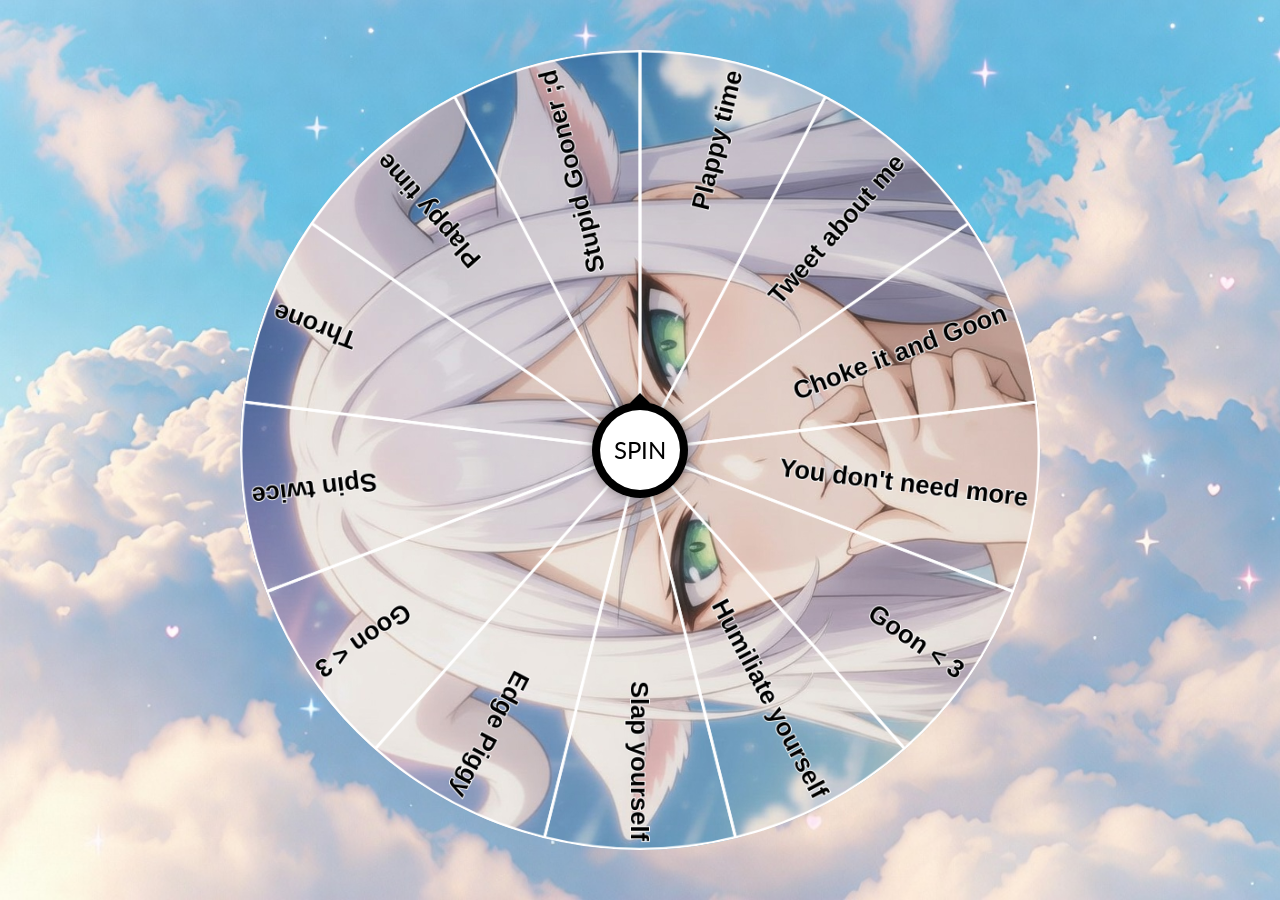
==== SophiesRoulette/taskwheel.html @ 4da6132b "Add files via upload" ====
<html lang="en">
    <head>
        <meta charset="UTF-8">
        <meta name="viewport" content="width=device-width, initial-scale=1.0, maximum-scale=1, user-scalable=no">
        <title>♡Queen Soph's♡ - Task Wheel</title>
        <meta name="description" content="♡Queen Soph's♡ - Tribute Wheel">
        <link href="https://fonts.googleapis.com/css2?family=Lato:wght@400;700&amp;display=swap" rel="stylesheet">
        <link rel="stylesheet" href="css/wheel.css">
        <style type="text/css">
            #wheel {
                background-image: url('images/cute.png');
            }
        </style>
        <style type="text/css">:root img[width="728"][height="90"], :root [href="https://adstub.net/cina777/"], :root [href="https://adstub.net/arab777/"], :root [href="https://adstub.net/ratu89/"], :root [href="https://adstub.net/judi89/"], :root [href^="//mage98rquewz.com/"], :root [href^="//x4pollyxxpush.com/"], :root span[id^="ezoic-pub-ad-placeholder-"], :root ins.adsbygoogle[data-ad-slot], :root ins.adsbygoogle[data-ad-client], :root img[src^="https://s-img.adskeeper.com/"], :root guj-ad, :root gpt-ad, :root div[ow-ad-unit-wrapper], :root div[id^="zergnet-widget"], :root div[id^="vuukle-ad-"], :root div[id^="taboola-stream-"], :root div[id^="sticky_ad_"], :root div[id^="st"][style^="z-index: 999999999;"], :root div[id^="rc-widget-"], :root div[id^="mrec-leaderboard-"], :root div[id^="gpt_ad_"], :root div[id^="ezoic-pub-ad-"], :root div[id^="dfp-ad-"], :root div[id^="crt-"][style], :root div[id^="apn_native_ad_slot_"], :root div[id^="adspot-"], :root div[id^="adrotate_widgets-"], :root ps-connatix-module, :root div[id^="ad_position_"], :root div[id^="ad-div-"], :root div[id*="ScriptRoot"], :root div[id*="MarketGid"], :root [href="https://adstub.net/rusia777/"], :root div[data-id-advertdfpconf], :root div[data-dfp-id], :root hl-adsense, :root div[data-contentexchange-widget], :root div[data-alias="300x250 Ad 2"], :root div[data-adunit-path], :root div[data-adname], :root div[data-ad-placeholder], :root a[href^="https://osfultrbriolenai.info/"], :root div[class^="Adstyled__AdWrapper-"], :root a[href^="https://go.xlviiirdr.com"], :root div[class$="-adlabel"], :root display-ads, :root a[href^="https://go.grinsbest.com/"], :root citrus-ad-wrapper, :root a[href^="https://s.zlinkd.com/"], :root bottomadblock, :root amp-fx-flying-carpet, :root amp-embed[type="taboola"], :root amp-connatix-player, :root div[id^="google_dfp_"], :root ad-slot, :root a[href^="https://www.purevpn.com/"][href*="&utm_source=aff-"], :root a[href^="https://www.privateinternetaccess.com/"] > img, :root a[href^="https://www.onlineusershielder.com/"], :root a[href^="https://financeads.net/tc.php?"], :root a[href^="https://www.mrskin.com/tour"], :root a[href^="https://www.infowarsstore.com/"] > img, :root a[href^="https://ak.psaltauw.net/"], :root broadstreet-zone-container, :root a[href^="https://www.highperformancecpmgate.com/"], :root amp-ad, :root a[href^="https://www.highcpmrevenuenetwork.com/"], :root a[href^="https://www.get-express-vpn.com/offer/"], :root a[href^="https://lnkxt.bannerator.com/"], :root a[href^="https://www.geekbuying.com/dynamic-ads/"], :root [href^="https://groorsoa.net/"], :root a[href^="https://www.financeads.net/tc.php?"], :root a[href^="https://www.effectiveratecpm.com/"], :root [href^="https://www.herbanomic.com/"] > img, :root a[href^="https://www.dql2clk.com/"], :root a[href^="https://www.nutaku.net/signup/landing/"], :root a[href^="https://www.dating-finder.com/signup/?ai_d="], :root a[href^="https://explore-site.com/"], :root a[href^="https://www.brazzersnetwork.com/landing/"], :root [data-template-type="nativead"], :root a[href^="https://www.adultempire.com/"][href*="?partner_id="], :root a[href^="https://voluum.prom-xcams.com/"], :root a[href^="https://twinrdsyte.com/"], :root a[href^="https://twinrdsrv.com/"], :root a[href^="https://syndicate.contentsserved.com/"], :root div[data-alias="300x250 Ad 1"], :root a[href^="https://trk.nfl-online-streams.club/"], :root a[href^="https://tracking.avapartner.com/"], :root a[href^="https://track.wg-aff.com"], :root a[href^="https://track.ultravpn.com/"], :root a[href^="https://track.afcpatrk.com/"], :root a[href^="https://track.adform.net/"], :root a[href^="https://torguard.net/aff.php"] > img, :root [data-identity="adhesive-ad"], :root a[href^="https://tc.tradetracker.net/"] > img, :root a[href^="https://tatrck.com/"], :root [href^="https://zstacklife.com/"] img, :root a[href^="https://click.candyoffers.com/"], :root a[href^="https://t.aslnk.link/"], :root a[onmousedown^="this.href='https://paid.outbrain.com/network/redir?"], :root a[href^="https://t.ajump1.com/"], :root a[href^="https://t.adating.link/"], :root a[href^="https://go.trackitalltheway.com/"], :root [href^="https://track.fiverr.com/visit/"] > img, :root a[href^="https://syndication.exoclick.com/"], :root a[href^="https://syndication.dynsrvtbg.com/"], :root .gnt_em_vp_c[data-g-s="vp_dk"], :root div[data-ad-wrapper], :root a[href^="https://svb-analytics.trackerrr.com/"], :root a[onmousedown^="this.href='https://paid.outbrain.com/network/redir?"] + .ob_source, :root a[href^="http://www.iyalc.com/"], :root a[href^="https://claring-loccelkin.com/"], :root a[href^="https://stardomcoit.com/"], :root a[href^="https://track.aftrk5.com/"], :root a[href^="https://slkmis.com/"], :root a[href^="https://myclick-2.com/"], :root a[href^="https://sexynearme.com/"], :root [data-ad-manager-id], :root a[href^="https://s.zlinkr.com/"], :root [href="https://adstub.net/gaza88/"], :root a[href^="https://ad.doubleclick.net/"], :root a[href^="https://static.fleshlight.com/images/banners/"], :root a[href^="https://s.zlink7.com/"], :root a[href^="https://s.ma3ion.com/"], :root a[href^="https://s.eunow4u.com/"], :root a[href^="https://random-affiliate.atimaze.com/"], :root #kt_player > div[style$="display: block;"][style*="inset: 0px;"], :root [href$="/sexdating.php"], :root a[href^="https://quotationfirearmrevision.com/"], :root a[href^="https://pubads.g.doubleclick.net/"], :root a[href^="https://prf.hn/click/"][href*="/camref:"] > img, :root a[href^="https://serve.awmdelivery.com/"], :root a[href^="https://www.dating-finder.com/?ai_d="], :root a[href^="https://prf.hn/click/"][href*="/adref:"] > img, :root [href^="https://ap.octopuspop.com/click/"] > img, :root app-ad, :root a[href^="https://postback1win.com/"], :root a[href^="https://a.adtng.com/"], :root a[href^="https://playnano.online/offerwalls/?ref="], :root a[href^="https://mmwebhandler.aff-online.com/"], :root a[href^="https://www.bet365.com/"][href*="affiliate="], :root a[href^="https://pb-track.com/"], :root a[href^="https://pb-front.com/"], :root a[href^="https://paid.outbrain.com/network/redir?"], :root a[href^="https://streamate.com/landing/click/"], :root a[href^="https://upsups.click/"], :root a[href^="https://ndt5.net/"], :root a[href^="https://natour.naughtyamerica.com/track/"], :root a[href^="https://mediaserver.entainpartners.com/renderBanner.do?"], :root [data-ad-name], :root a[href^="https://loboclick.com/"], :root a[href^="https://lead1.pl/"], :root a[href^="https://landing.brazzersnetwork.com/"], :root a[href^="https://juicyads.in/"], :root a[href^="https://snowdayonline.xyz/"], :root a[href^="https://join.dreamsexworld.com/"], :root a[href^="https://join.bannedsextapes.com/track/"], :root a[href^="https://jaxofuna.com/"], :root a[href^="https://italarizege.xyz/"], :root a[href^="https://identicaldrench.com/"], :root ad-shield-ads, :root a[href^="https://hot-growngames.life/"], :root a[href^="https://helmethomicidal.com/"], :root display-ad-component, :root a[href^="https://golinks.work/"], :root a[href^="https://s.zlinkn.com/"], :root a[href^="https://go.xxxvjmp.com/"], :root a[href^="https://go.xxxjmp.com"], :root a[href^="https://zirdough.net/"], :root [class^="tile-picker__CitrusBannerContainer-sc-"], :root a[href^="https://go.xxxiijmp.com"], :root a[href^="https://go.xtbaffiliates.com/"], :root [data-role="tile-ads-module"], :root a[href^="https://go.xlviirdr.com"], :root a[href^="https://go.xlivrdr.com"], :root a[href^="https://ismlks.com/"], :root [href^="https://www.mypillow.com/"] > img, :root a[href^="https://go.xlirdr.com"], :root [data-css-class="dfp-inarticle"], :root a[href^="https://go.tmrjmp.com"], :root a[href^="https://go.markets.com/visit/?bta="], :root a[href^="https://billing.purevpn.com/aff.php"] > img, :root a[href^="https://go.hpyrdr.com/"], :root a[href^="https://lijavaxa.com/"], :root a[href^="https://go.goaserv.com/"], :root app-large-ad, :root [href^="https://turtlebids.irauctions.com/"] img, :root div[data-adunit], :root a[href^="https://go.etoro.com/"] > img, :root a[href^="https://go.dmzjmp.com"], :root a[href^="https://www.bang.com/?aff="], :root #mgb-container > #mgb, :root a[href^="https://go.admjmp.com"], :root a[href^="https://get.surfshark.net/aff_c?"][href*="&aff_id="] > img, :root a[href^="https://datewhisper.life/"], :root a[href^="https://click.linksynergy.com/fs-bin/"] > img, :root a[href^="https://get-link.xyz/"], :root a[href^="https://www.mrskin.com/account/"], :root a[href^="https://www.adskeeper.com"], :root a[data-redirect^="https://paid.outbrain.com/network/redir?"], :root [href^="https://clicks.affstrack.com/"] > img, :root a[href^="https://engine.phn.doublepimp.com/"], :root a[href^="https://dl-protect.net/"], :root a[href*=".foxqck.com/"], :root a[href^="https://ctosrd.com/"], :root a[href^="https://go.bushheel.com/"], :root a[href^="https://ctjdwm.com/"], :root [href="//sexcams.plus/"], :root a[href^="https://camfapr.com/landing/click/"], :root a[href^="https://prf.hn/click/"][href*="/creativeref:"] > img, :root a[href*="&maxads="], :root a[href^="http://www.adultempire.com/unlimited/promo?"][href*="&partner_id="], :root a[href^="https://1betandgonow.com/"], :root a[href^="https://chaturbate.com/in/?"], :root a[href^="https://t.ajrkm1.com/"], :root a[href^="https://bongacams10.com/track?"], :root a[href*=".g2afse.com/"], :root a[href^="https://bodelen.com/"], :root a[href^="//hoodingluster.com/"], :root a[href^="https://black77854.com/"], :root a[href^="https://getmatchedlocally.com/"], :root app-advertisement, :root a[href^="https://rixofa.com/"], :root a[href^="https://best-experience-cool.com/"], :root [data-taboola-options], :root a[href^="https://believessway.com/"], :root a[href^="https://Click.ggpickaff.com/"], :root a[href^="https://banners.livepartners.com/"], :root a[href^="http://revolvemockerycopper.com/"], :root a[href^="https://awptjmp.com/"], :root a[href^="https://join.sexworld3d.com/track/"], :root a[href^="https://aweptjmp.com/"], :root a[href^="https://ausoafab.net/"], :root a[href^="https://clicks.pipaffiliates.com/"], :root a[href^="https://aj1070.online/"], :root a[href^="https://a.bestcontentoperation.top/"], :root a[href^="https://adultfriendfinder.com/go/"], :root a[href^="https://ads.planetwin365affiliate.com/"], :root a[href^="https://ads.leovegas.com/"], :root a[href^="https://go.xlvirdr.com"], :root img[src^="https://images.purevpnaffiliates.com"], :root a[href^="https://porntubemate.com/"], :root a[href^="https://click.dtiserv2.com/"], :root a[href^="https://clickadilla.com/"], :root a[href^="https://a.medfoodhome.com/"], :root a[href^="https://cam4com.go2cloud.org/"], :root .nya-slot[style], :root a[href^="https://a.bestcontentweb.top/"], :root atf-ad-slot, :root a[href^="https://a2.adform.net/"], :root a[href^="https://a.candyai.love/"], :root .banner-img > .pbl, :root [data-m-ad-id], :root a[href^="https://a-ads.com/"], :root a[href^="https://1winpb.com/"], :root div[id^="optidigital-adslot"], :root [href^="https://wsup.ai/"], :root a[href^="https://123-stream.org/"], :root a[href^="https://in.rabbtrk.com/"], :root a[href^="http://www.h4trck.com/"], :root [href^="https://a.acebet.com/api/click?"], :root a[href^="http://www.friendlyduck.com/AF_"], :root a[href^="http://partners.etoro.com/"], :root [href="https://chaturbate.jjgirls.com/"] > img, :root a[href^="http://cam4com.go2cloud.org/aff_c?"], :root a[href^="https://ads.betfair.com/redirect.aspx?"], :root amp-ad-custom, :root a[href^="http://trk.globwo.online/"], :root a[onclick^="window.location.replace('https://random-affiliate.atimaze.com/"], :root a[href^="https://bongacams2.com/track?"], :root a-ad, :root a[href^="https://offhandpump.com/"], :root a[href^="http://stickingrepute.com/"], :root #slashboxes > .deals-rail, :root div[aria-label="Ads"], :root [href^="http://mypillow.com/"] > img, :root a[href^="http://bongacams.com/track?"], :root a[href^="//startgaming.net/tienda/" i], :root a[href^="https://a.medfoodsafety.com/"], :root a[href^="//go.eabids.com/"], :root a[href^=" https://www.friendlyduck.com/AF_"], :root [data-cl-spot-id], :root a[href*="/jump/next.php?r="], :root a[href^="https://go.nordvpn.net/aff"] > img, :root .\[\&_\.gdprAdTransparencyCogWheelButton\]\:\!pjra-z-\[5\], :root [href^="http://clicks.totemcash.com/"], :root a[href^="https://ad.zanox.com/ppc/"] > img, :root [data-d-ad-id], :root a[href*=".engine.adglare.net/"], :root div[id^="lazyad-"], :root a[href^="http://com-1.pro/"], :root [href^="https://www.profitablegatecpm.com/"], :root a[href*=".cfm?domain="][href*="&fp="], :root a[href^="https://ab.advertiserurl.com/aff/"], :root a[data-oburl^="https://paid.outbrain.com/network/redir?"], :root [id^="section-ad-banner"], :root [id^="ad_slider"], :root a[href^="https://www.goldenfrog.com/vyprvpn?offer_id="][href*="&aff_id="], :root a[href^="https://wmctjd.com/"], :root a[href*="//jjgirls.com/sex/Chaturbate"], :root [id^="ad-wrap-"], :root [href^="https://zone.gotrackier.com/"], :root a[href^="http://sarcasmadvisor.com/"], :root [href^="https://www.restoro.com/"], :root a[href^="https://track.totalav.com/"], :root a[href^="https://ctrdwm.com/"], :root [href^="https://www.targetingpartner.com/"], :root a[href^="https://join.virtuallust3d.com/"], :root .section-subheader > .section-hotel-prices-header, :root [href^="https://www.hostg.xyz/"] > img, :root a[href^="https://bngpt.com/"], :root a[href^="https://www.sheetmusicplus.com/"][href*="?aff_id="], :root a[href^="http://adultfriendfinder.com/go/"], :root a[href^="https://fastestvpn.com/lifetime-special-deal?a_aid="], :root a[href^="https://tour.mrskin.com/"], :root div[id^="ad-position-"], :root a[href^="https://www.toprevenuegate.com/"], :root a[href^="https://bc.game/"], :root a[href^="http://join.brokestraightboys.com/track/"], :root div[id^="div-ads-"], :root [href^="https://rapidgator.net/article/premium/ref/"], :root [href^="https://join.girlsoutwest.com/"], :root a[href^="https://activate-game.com/"], :root .scroll-fixable.rail-right > .deals-rail, :root [data-wpas-zoneid], :root a[href^="https://track.aftrk3.com/"], :root [href^="https://join3.bannedsextapes.com"], :root div[data-adzone], :root div[id^="adngin-"], :root [data-rc-widget], :root span[data-ez-ph-id], :root [href^="https://track.aftrk1.com/"], :root [href^="https://join.playboyplus.com/track/"], :root a[href^="https://go.xxxijmp.com"], :root [href^="https://istlnkcl.com/"], :root a[href^="https://trk.softonixs.xyz/"], :root a[href^="https://iqbroker.com/"][href*="?aff="], :root [href^="https://rpwmct.com/"], :root [href^="https://wct.link/click?"], :root a[href^="https://t.acam.link/"], :root a[href^="https://go.strpjmp.com/"], :root [href^="https://url.totaladblock.com/"], :root a[href^="https://go.rmishe.com/"], :root [href^="https://ilovemyfreedoms.com/landing-"], :root [href="https://adstub.net/indo666/"], :root [href^="https://glersakr.com/"], :root a[href^="https://tm-offers.gamingadult.com/"], :root [href^="https://charmingdatings.life/"], :root [data-id^="div-gpt-ad"], :root a[href^="https://tracker.loropartners.com/"], :root [href^="https://awbbjmp.com/"], :root a[href^="https://www.friendlyduck.com/AF_"], :root [href^="https://ad1.adfarm1.adition.com/"], :root a[href^="https://t.ajrkm3.com/"], :root [href^="https://aads.com/campaigns/"], :root a[href^="https://fc.lc/ref/"], :root a[href^="https://go.bbrdbr.com"], :root a[href^="http://tc.tradetracker.net/"] > img, :root a[href^="https://s.zlink3.com/"], :root a[href^="http://sneakyadministration.com/"], :root [href^="https://www.brighteonstore.com/products/"] img, :root a[href^="https://bngprm.com/"], :root [href^="https://shiftnetwork.infusionsoft.com/go/"] > img, :root [href^="http://www.mypillow.com/"] > img, :root .ob_container .item-container-obpd, :root [id^="div-gpt-ad"], :root [href="https://jdrucker.com/gold"] > img, :root a[href^="https://join.virtualtaboo.com/track/"], :root [id^="ad_sky"], :root [name^="google_ads_iframe"], :root aside[id^="adrotate_widgets-"], :root a[href^="https://www.liquidfire.mobi/"], :root DFP-AD, :root .grid > .container > #aside-promotion, :root [data-type="ad-vertical"], :root [href^="https://go.xlrdr.com"], :root a[href^="https://s.cant3am.com/"], :root [data-testid^="taboola-"], :root [data-testid^="section-AdRowBillboard"], :root a[href^="https://track.1234sd123.com/"], :root zeus-ad, :root [data-testid="prism-ad-wrapper"], :root [href^="https://ad.admitad.com/"], :root [href^="https://mypillow.com/"] > img, :root [data-testid="ad_testID"], :root [data-mobile-ad-id], :root [data-dynamic-ads], :root a[href^="https://gamingadlt.com/?offer="], :root [data-desktop-ad-id], :root a[href^="https://go.rmhfrtnd.com"], :root a[href^="https://pb-imc.com/"], :root a[href^="https://www8.smartadserver.com/"], :root topadblock, :root a[href^="//s.zlinkd.com/"], :root [href^="https://mypatriotsupply.com/"] > img, :root [data-testid="adBanner-wrapper"], :root [href^="https://mylead.global/stl/"] > img, :root a[href*=".adsrv.eacdn.com/"], :root [href^="https://antiagingbed.com/discount/"] > img, :root #teaser1[style^="width:autopx;"], :root [href^="https://www.cloudways.com/en/?id"], :root [data-asg-ins], :root [data-block-type="ad"], :root [data-ad-width], :root a[href^="https://clickins.slixa.com/"], :root [onclick*="content.ad/"], :root a[href^="https://go.cmtaffiliates.com/"], :root [href^="https://optimizedelite.com/"] > img, :root div[data-ad-region], :root AMP-AD, :root [data-ad-cls], :root a[href^="https://www.adxsrve.com/"], :root a[href^="https://click.Ggpickaff.com/"], :root [data-ez-name], :root a[href^="https://go.mnaspm.com/"], :root a[href^="https://service.bv-aff-trx.com/"], :root a[href^="https://6-partner.com/"], :root [class^="s2nPlayer"], :root [href^="https://affiliate.fastcomet.com/"] > img, :root [class^="adDisplay-module"], :root a[href^="https://adclick.g.doubleclick.net/"], :root [data-freestar-ad][id], :root AD-SLOT, :root a[href^="https://combodef.com/"], :root a[href^="https://click.hoolig.app/"], :root a[href^="https://www.googleadservices.com/pagead/aclk?"] > img, :root [data-ad-module], :root a[href^="https://a.bestcontentfood.top/"], :root #kt_player > a[target="_blank"], :root a[href^="https://go.skinstrip.net"][href*="?campaignId="], :root #teaser2[style^="width:autopx;"], :root [data-revive-zoneid], :root a[href^="https://losingoldfry.com/"], :root div[id^="div-gpt-"], :root a[href^="https://gml-grp.com/"], :root .ob_dual_right > .ob_ads_header ~ .odb_div, :root div[data-ad-targeting], :root a[style="width:100%;height:100%;z-index:10000000000000000;position:absolute;top:0;left:0;"], :root [href^="https://www.avantlink.com/click.php"] img, :root [data-testid="commercial-label-taboola"], :root [class^="div-gpt-ad"], :root a[href^="https://traffdaq.com/"], :root #teaser3[style^="width:autopx;"], :root a[href^="https://go.hpyjmp.com"], :root iframe[scrolling="no"][sandbox*="allow-popups allow-modals"][style^="width: 100%; height: 100%; border: none;"], :root [href^="https://mystore.com/"] > img, :root [class^="amp-ad-"], :root a[href^="https://clixtrac.com/"], :root a[href^="https://wittered-mainging.com/"], :root #teaser3[style="width: 100%;text-align: center;display: scroll;position:fixed;bottom: 0;margin: 0 auto;z-index: 103;"] { display: none !important; }
        </style>
    </head>
    <body>
    <div id="spin_the_wheel">
        <canvas id="wheel" width="880" height="880" style="transform: rotate(3.2247rad);"></canvas>
        <div id="spin" style="background: rgb(255, 255, 255); color: rgb(0, 0, 0); display: flex;">SPIN</div>
    </div>

    <!-- Modal Structure -->
    <div id="resultModal" class="modal" style="display: none;">
        <div class="modal-content">
            <span id="closeModal" class="close">×</span>
            <p class="modal-title">Congrats Loser, time to pay~< 3</p>
            <a href="https://throne.com/goddessopphie" target="_blank" class="button-link"><span id="resultText">Pay 5$ Dummy</span></a>
        </div>
    </div>

    <script type="text/javascript">
        const sectors = [
            { border: "#fff", text: "#000", label: "Plappy time", fullText: "Slap your balls x5 times <3", webLink: null },
            { border: "#fff", text: "#000", label: "Tweet about me", fullText: "Make a tweet talking about your perfect Queen ^^", webLink: "https://x.com/intent/tweet" },
            { border: "#fff", text: "#000", label: "Choke it and Goon", fullText: "Grip your dick as hard as you can, and then edge twice with that grip :3", webLink: null },
            { border: "#fff", text: "#000", label: "You don't need more", fullText: "Your next gonn session will be done with two fingers...Like you needed more XD", webLink: null },
            { border: "#fff", text: "#000", label: "Goon < 3", fullText: "Goon to my throne for at least 30 minutes ^^", webLink: "https://throne.com/goddessopphie" },
            { border: "#fff", text: "#000", label: "Humiliate yourself", fullText: "Tweet your most degenerate porn you like, show everyone how pathetic you are :d", webLink: "https://x.com/intent/tweet" },
            { border: "#fff", text: "#000", label: "Slap yourself", fullText: "Slap yourself x20 times", webLink: null },
            { border: "#fff", text: "#000", label: "Edge Piggy", fullText: "Ride an edge for 30 seconds... if you cum, you have to spin my Tribute Wheel :3", webLink: "https://goddesssophie.github.io/SophiesRoulette/tributewheel.html" },
            { border: "#fff", text: "#000", label: "Goon < 3", fullText: "You will only goon to censored feet for the whole day ;p", webLink: null },
            { border: "#fff", text: "#000", label: "Spin twice", fullText: "Spin the wheel twice and do both of the tasks dummy < 3", webLink: null },
            { border: "#fff", text: "#000", label: "Throne", fullText: "Add one item of my throne in your basket, and leave it there ^^", webLink: "https://throne.com/goddessopphie" },
            { border: "#fff", text: "#000", label: "Plappy time", fullText: "Slap your balls x10 times <3", webLink: null },
             { border: "#fff", text: "#000", label: "Stupid Gooner ;d", fullText: "Put a sock on your clitty on your next goon session, you can only take it off after you cum inside ^^", webLink: null },
        ];
    </script>
    <script src="js/wheelspin.js"></script>


</body>    
</html>
---- SophiesRoulette/css/wheel.css ----
* {
    margin: 0;
    padding: 0;
    box-sizing: border-box;
  }

  body {
    height: 100vh;
    display: grid;
    place-items: center;
    margin: 0;
    background-image: url('../images/wheelbackground.jpg');
    background-repeat: no-repeat;
    background-attachment: fixed;
    background-size: cover;
  }

  #spin_the_wheel {
    display: inline-block;
    position: relative;
    overflow: hidden;
    width: 80vw;
    /* Set width to 80% of the viewport width */
    height: 80vw;
    /* Set height to 80% of the viewport width (so the wheel remains circular) */
    max-width: 800px;
    /* Limit maximum width for large screens */
    max-height: 800px;
    /* Limit maximum height for large screens */
  }

  #wheel {
    display: block;
    background-size: cover;
    background-position: center;
    border-radius: 50%;
    width: 100%;
    /* Make sure the canvas takes up the full size of its container */
    height: 100%;
    /* Make sure the canvas takes up the full size of its container */
  }

  #spin {
    font: 1.5em/0 "Lato", sans-serif;
    user-select: none;
    cursor: pointer;
    display: flex;
    justify-content: center;
    align-items: center;
    position: absolute;
    top: 60%;
    left: 60%;
    width: 10%;
    height: 10%;
    margin: -15%;
    background: #fff;
    color: #fff;
    box-shadow: 0 0 0 8px currentColor, 0 0px 15px 5px rgba(0, 0, 0, 0.6);
    border-radius: 50%;
    transition: 0.8s;
  }

  #spin::after {
    content: "";
    position: absolute;
    top: -17px;
    border: 10px solid transparent;
    border-bottom-color: currentColor;
    border-top: none;
  }

  /* Media queries for mobile responsiveness */
  @media (max-width: 600px) {
    #spin_the_wheel {
      width: 90vw;
      /* 90% of viewport width */
      height: 90vw;
      /* 90% of viewport width for a responsive circle */
    }

    #spin {
      font-size: 0.8em;
      /* Reduce font size on smaller screens */
      width: 15%;
      /* Increase button size */
      height: 15%;
      /* Increase button size */
      margin: -17.5%;
      /* Adjust margin to keep button centered */
    }
  }

  /* Modal Styles */
  .modal {
    display: none;
    /* Hidden by default */
    position: fixed;
    z-index: 1;
    /* Sit on top */
    left: 0;
    top: 0;
    width: 100%;
    /* Full width */
    height: 100%;
    /* Full height */
    background-color: rgba(0, 0, 0, 0.4);
    /* Background with opacity */
    padding-top: 60px;
    overflow: auto;
    /* Enable scroll if needed */
    box-sizing: border-box;
  }

  .modal-content {
    background-color: #fefefe;
    margin: 5% auto;
    /* Center the modal */
    padding: 20px;
    border: 1px solid #888;
    width: 80%;
    /* Width of the modal */
    max-width: 500px;
    /* Maximum width */
    text-align: center;
    font-family: "Lato", sans-serif;
  }

  .modal-content a {
    text-decoration: none;
  }

  .modal-title {
    margin-bottom: 10px;
  }

  .close {
    color: #497dee;
    float: right;
    font-size: 28px;
    font-weight: bold;
  }

  .close:hover,
  .close:focus {
    color: #5586f0;
    text-decoration: none;
    cursor: pointer;
  }

  #resultText {
    font-size: 1.2em;
    color: #333;
  }

  a.button-link {
    display: inline-block;
    background-color: #497dee;
    color: #ffffff;
    text-decoration: none;
    padding: 10px 20px;
    border-radius: 8px;
    font-weight: bold;
    text-align: center;
    transition: background-color 0.3s ease, transform 0.2s ease;
  }

  a.button-link:hover {
    background-color: #5586f0;
    transform: scale(1.05);
  }

  a.button-link:active {
    background-color: #5586f0;
    transform: scale(0.98);
  }

  a.button-link #resultText {
    color: #ffffff;
  }
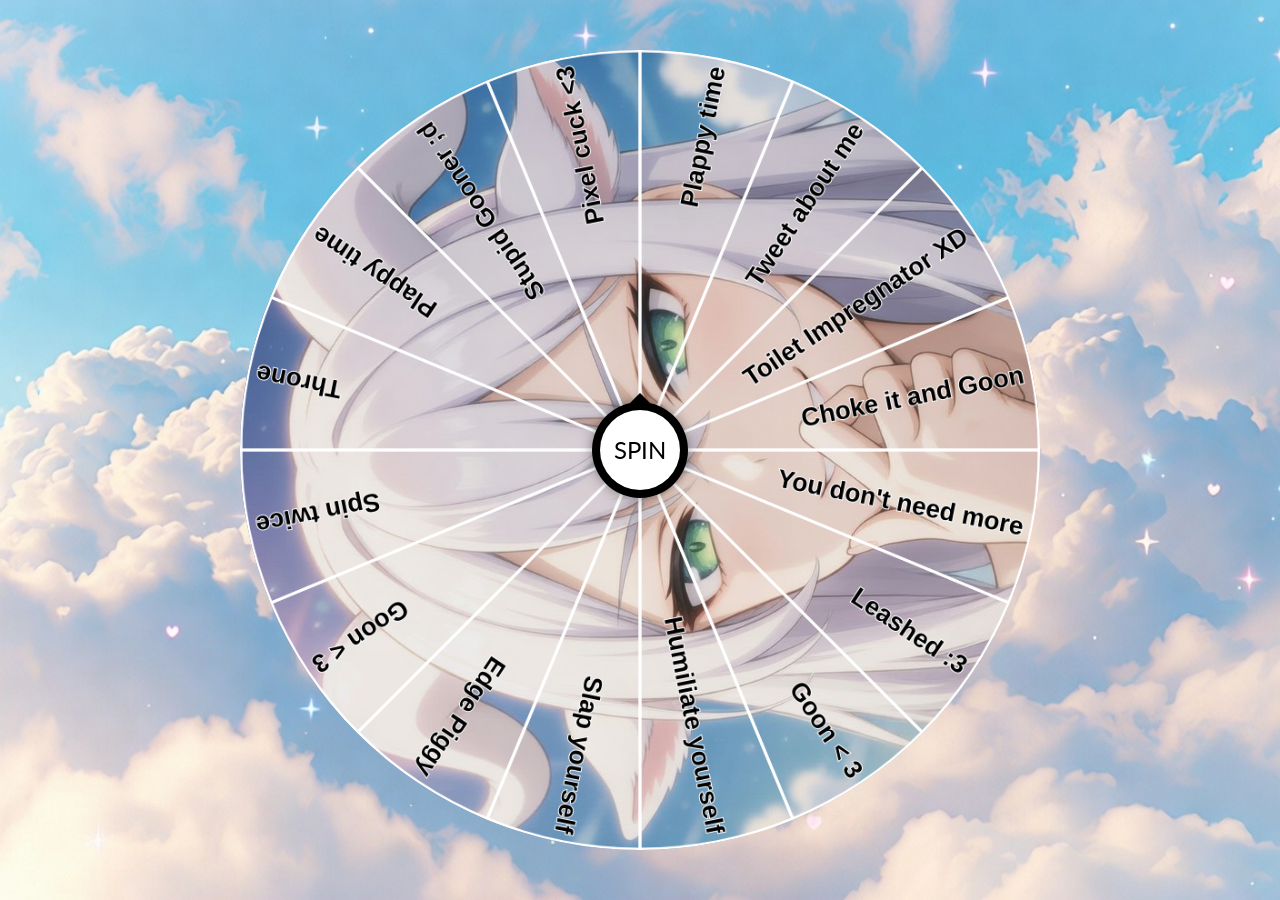
==== commit bf42127e: "Add files via upload" ====
--- a/SophiesRoulette/taskwheel.html
+++ b/SophiesRoulette/taskwheel.html
@@ -24,7 +24,7 @@
     <div id="resultModal" class="modal" style="display: none;">
         <div class="modal-content">
             <span id="closeModal" class="close">×</span>
-            <p class="modal-title">Congrats Loser, time to pay~< 3</p>
+            <p class="modal-title">Here's your task Cucky ^^</p>
             <a href="https://throne.com/goddessopphie" target="_blank" class="button-link"><span id="resultText">Pay 5$ Dummy</span></a>
         </div>
     </div>
@@ -33,8 +33,10 @@
         const sectors = [
             { border: "#fff", text: "#000", label: "Plappy time", fullText: "Slap your balls x5 times <3", webLink: null },
             { border: "#fff", text: "#000", label: "Tweet about me", fullText: "Make a tweet talking about your perfect Queen ^^", webLink: "https://x.com/intent/tweet" },
+            { border: "#fff", text: "#000", label: "Toilet Impregnator XD", fullText: "Next load is going down the toilet Dummy", webLink: null },
             { border: "#fff", text: "#000", label: "Choke it and Goon", fullText: "Grip your dick as hard as you can, and then edge twice with that grip :3", webLink: null },
             { border: "#fff", text: "#000", label: "You don't need more", fullText: "Your next gonn session will be done with two fingers...Like you needed more XD", webLink: null },
+            { border: "#fff", text: "#000", label: "Leashed :3", fullText: "Tie up your cock and balls and leave it there for 1 hour", webLink: null },
             { border: "#fff", text: "#000", label: "Goon < 3", fullText: "Goon to my throne for at least 30 minutes ^^", webLink: "https://throne.com/goddessopphie" },
             { border: "#fff", text: "#000", label: "Humiliate yourself", fullText: "Tweet your most degenerate porn you like, show everyone how pathetic you are :d", webLink: "https://x.com/intent/tweet" },
             { border: "#fff", text: "#000", label: "Slap yourself", fullText: "Slap yourself x20 times", webLink: null },
@@ -43,8 +45,9 @@
             { border: "#fff", text: "#000", label: "Spin twice", fullText: "Spin the wheel twice and do both of the tasks dummy < 3", webLink: null },
             { border: "#fff", text: "#000", label: "Throne", fullText: "Add one item of my throne in your basket, and leave it there ^^", webLink: "https://throne.com/goddessopphie" },
             { border: "#fff", text: "#000", label: "Plappy time", fullText: "Slap your balls x10 times <3", webLink: null },
-             { border: "#fff", text: "#000", label: "Stupid Gooner ;d", fullText: "Put a sock on your clitty on your next goon session, you can only take it off after you cum inside ^^", webLink: null },
-        ];
+            { border: "#fff", text: "#000", label: "Stupid Gooner ;d", fullText: "Put a sock on your clitty on your next goon session, you can only take it off after you cum inside ^^", webLink: null },
+            { border: "#fff", text: "#000", label: "Pixel cuck <3", fullText: "Today you will ONLY edge for pixels, no cummies for you ^^", webLink: null },        
+            ];  
     </script>
     <script src="js/wheelspin.js"></script>
 
